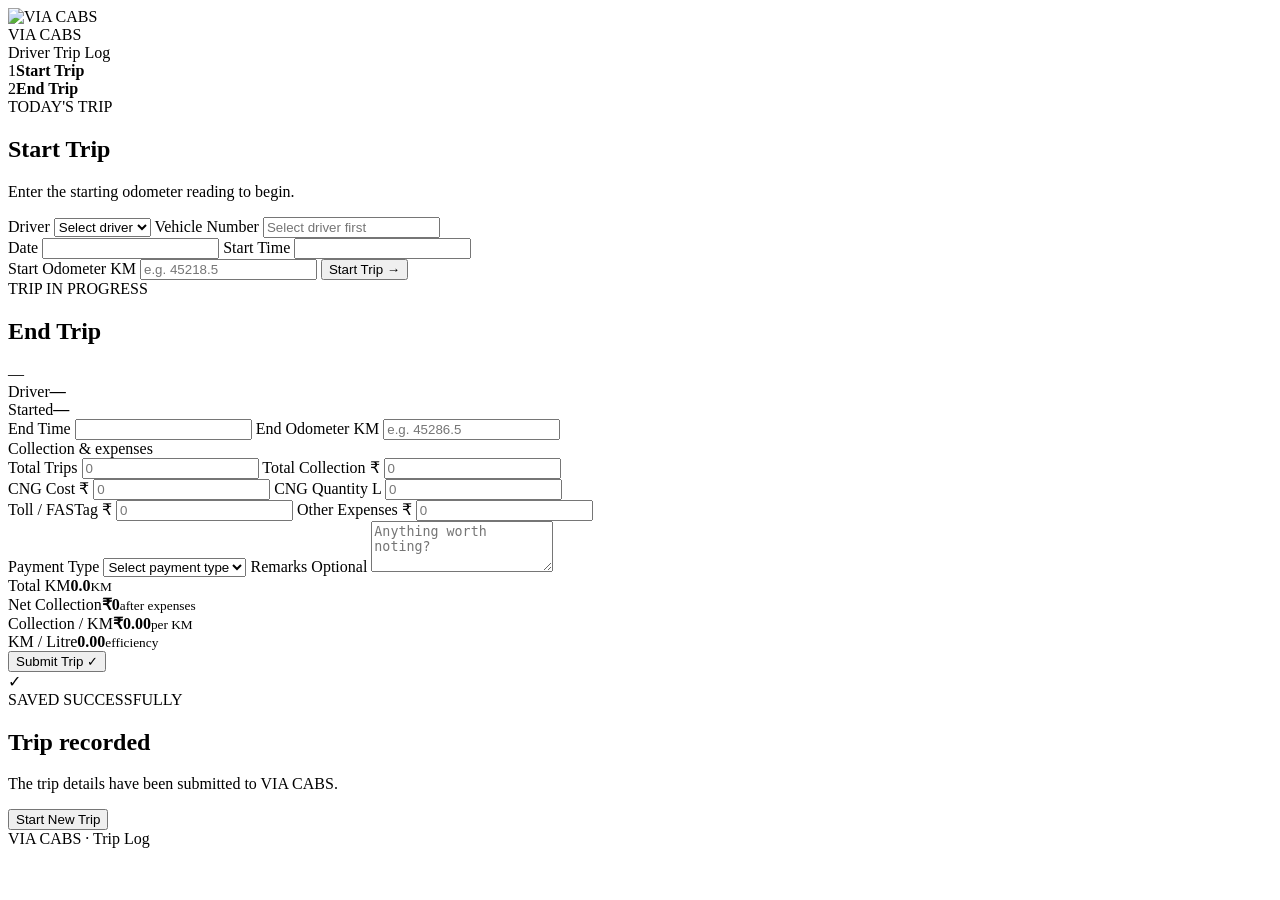
==== index.html @ 7d448530 "Create VIA CABS mobile trip log" ====
<!doctype html>
<html lang="en">
<head>
  <meta charset="utf-8">
  <meta name="viewport" content="width=device-width,initial-scale=1,viewport-fit=cover">
  <meta name="theme-color" content="#0197B2">
  <meta name="description" content="VIA CABS driver trip and collection portal">
  <title>VIA CABS — Trip Log</title>
  <link rel="icon" href="assets/favicon.svg" type="image/svg+xml">
  <link rel="preconnect" href="https://fonts.googleapis.com">
  <link rel="preconnect" href="https://fonts.gstatic.com" crossorigin>
  <link href="https://fonts.googleapis.com/css2?family=Inter:wght@400;500;600;700;800&display=swap" rel="stylesheet">
  <link rel="stylesheet" href="style.css">
</head>
<body>
  <main class="app-shell">
    <header class="topbar">
      <div class="brand">
        <img src="assets/via-logo.svg" alt="VIA CABS" class="brand-logo">
        <div>
          <div class="brand-name">VIA <span>CABS</span></div>
          <div class="brand-subtitle">Driver Trip Log</div>
        </div>
      </div>
      <div class="live-dot" title="Online"></div>
    </header>

    <section class="progress" aria-label="Trip progress">
      <div class="step active" id="stepStart"><span>1</span><strong>Start Trip</strong></div>
      <div class="progress-line"></div>
      <div class="step" id="stepEnd"><span>2</span><strong>End Trip</strong></div>
    </section>

    <section class="card" id="startCard">
      <div class="card-heading">
        <div class="eyebrow">TODAY'S TRIP</div>
        <h1>Start Trip</h1>
        <p>Enter the starting odometer reading to begin.</p>
      </div>

      <form id="startForm" novalidate>
        <label>Driver
          <select id="driver" required>
            <option value="">Select driver</option>
            <option value="Rahul">Rahul</option>
            <option value="Akshay">Akshay</option>
            <option value="Prasad">Prasad</option>
          </select>
        </label>

        <label>Vehicle Number
          <input id="vehicle" type="text" readonly placeholder="Select driver first">
        </label>

        <div class="two-col">
          <label>Date
            <input id="date" type="text" readonly>
          </label>
          <label>Start Time
            <input id="startTime" type="text" readonly>
          </label>
        </div>

        <label>Start Odometer <span class="unit">KM</span>
          <input id="startKM" type="number" inputmode="decimal" min="0" step="0.1" placeholder="e.g. 45218.5" required>
        </label>

        <button class="primary-btn" type="submit">
          Start Trip <span>→</span>
        </button>
      </form>
    </section>

    <section class="card hidden" id="endCard">
      <div class="active-trip">
        <div>
          <div class="eyebrow">TRIP IN PROGRESS</div>
          <h1>End Trip</h1>
        </div>
        <div class="vehicle-badge" id="activeVehicle">—</div>
      </div>

      <div class="trip-meta">
        <div><span>Driver</span><strong id="activeDriver">—</strong></div>
        <div><span>Started</span><strong id="activeStart">—</strong></div>
      </div>

      <form id="endForm" novalidate>
        <div class="two-col">
          <label>End Time
            <input id="endTime" type="text" readonly>
          </label>
          <label>End Odometer <span class="unit">KM</span>
            <input id="endKM" type="number" inputmode="decimal" min="0" step="0.1" placeholder="e.g. 45286.5" required>
          </label>
        </div>

        <div class="section-title">Collection & expenses</div>

        <div class="two-col">
          <label>Total Trips
            <input id="trips" type="number" inputmode="numeric" min="0" step="1" placeholder="0">
          </label>
          <label>Total Collection <span class="unit">₹</span>
            <input id="collection" type="number" inputmode="decimal" min="0" step="0.01" placeholder="0">
          </label>
        </div>

        <div class="two-col">
          <label>CNG Cost <span class="unit">₹</span>
            <input id="cngCost" type="number" inputmode="decimal" min="0" step="0.01" placeholder="0">
          </label>
          <label>CNG Quantity <span class="unit">L</span>
            <input id="cngLitres" type="number" inputmode="decimal" min="0" step="0.01" placeholder="0">
          </label>
        </div>

        <div class="two-col">
          <label>Toll / FASTag <span class="unit">₹</span>
            <input id="toll" type="number" inputmode="decimal" min="0" step="0.01" placeholder="0">
          </label>
          <label>Other Expenses <span class="unit">₹</span>
            <input id="otherExpense" type="number" inputmode="decimal" min="0" step="0.01" placeholder="0">
          </label>
        </div>

        <label>Payment Type
          <select id="paymentType">
            <option value="">Select payment type</option>
            <option>Cash</option>
            <option>UPI</option>
            <option>Ola</option>
            <option>Uber</option>
            <option>Other</option>
          </select>
        </label>

        <label>Remarks <span class="optional">Optional</span>
          <textarea id="remarks" rows="3" maxlength="300" placeholder="Anything worth noting?"></textarea>
        </label>

        <div class="summary-grid">
          <div><span>Total KM</span><strong id="totalKM">0.0</strong><small>KM</small></div>
          <div><span>Net Collection</span><strong id="netCollection">₹0</strong><small>after expenses</small></div>
          <div><span>Collection / KM</span><strong id="collectionPerKM">₹0.00</strong><small>per KM</small></div>
          <div><span>KM / Litre</span><strong id="kmPerLitre">0.00</strong><small>efficiency</small></div>
        </div>

        <button class="primary-btn" type="submit" id="submitEndBtn">
          Submit Trip <span>✓</span>
        </button>
      </form>
    </section>

    <section class="success-card hidden" id="successCard">
      <div class="success-icon">✓</div>
      <div class="eyebrow">SAVED SUCCESSFULLY</div>
      <h1>Trip recorded</h1>
      <p>The trip details have been submitted to VIA CABS.</p>
      <button class="secondary-btn" id="newTripBtn">Start New Trip</button>
    </section>

    <div class="toast" id="toast" role="alert"></div>
    <footer>VIA CABS · Trip Log</footer>
  </main>
  <script src="app.js"></script>
</body>
</html>
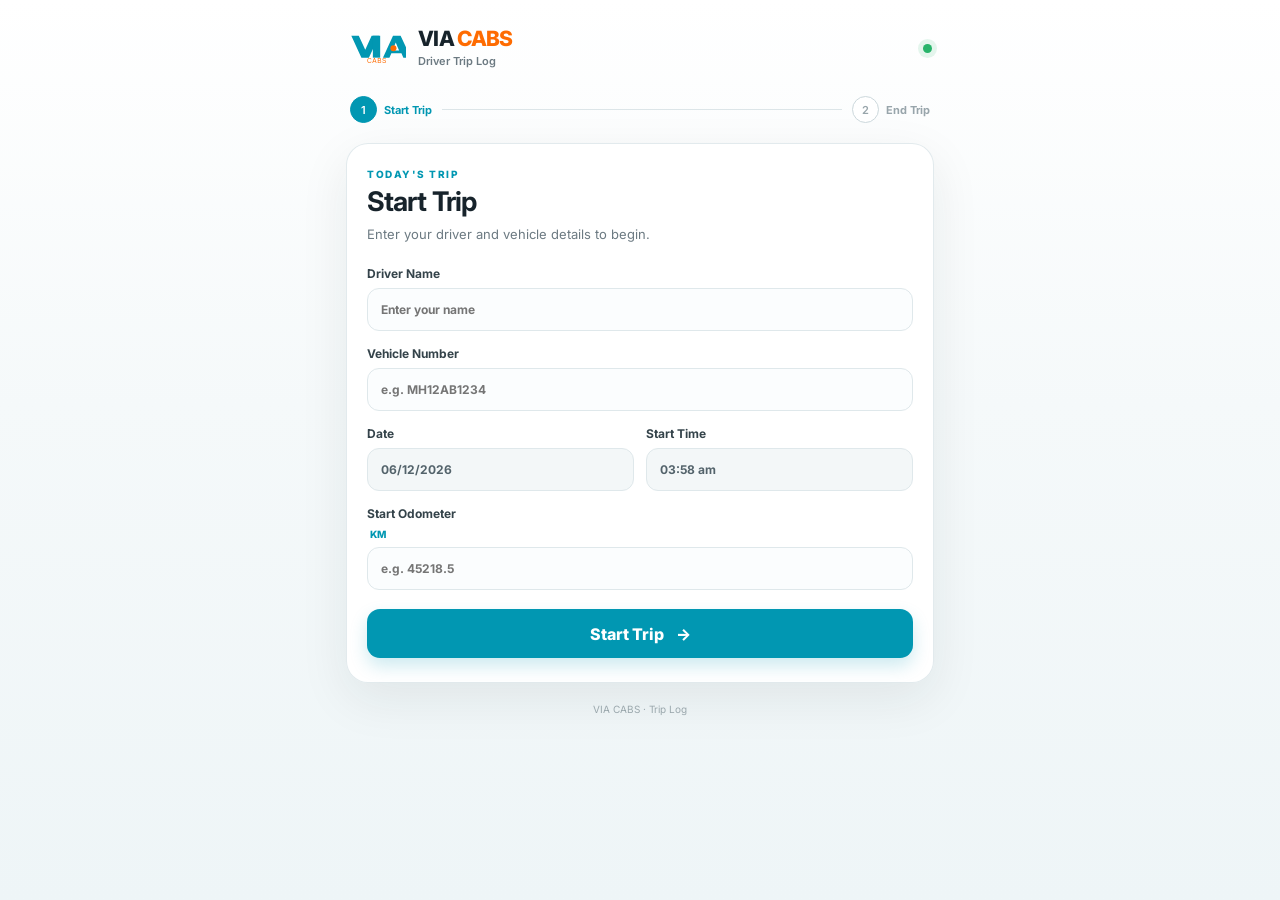
==== commit d3e9bf86: "Allow manual driver and vehicle entry; remove total trips" ====
--- a/index.html
+++ b/index.html
@@ -1,168 +1,28 @@
 <!doctype html>
 <html lang="en">
 <head>
-  <meta charset="utf-8">
-  <meta name="viewport" content="width=device-width,initial-scale=1,viewport-fit=cover">
-  <meta name="theme-color" content="#0197B2">
-  <meta name="description" content="VIA CABS driver trip and collection portal">
-  <title>VIA CABS — Trip Log</title>
-  <link rel="icon" href="assets/favicon.svg" type="image/svg+xml">
-  <link rel="preconnect" href="https://fonts.googleapis.com">
-  <link rel="preconnect" href="https://fonts.gstatic.com" crossorigin>
-  <link href="https://fonts.googleapis.com/css2?family=Inter:wght@400;500;600;700;800&display=swap" rel="stylesheet">
-  <link rel="stylesheet" href="style.css">
+<meta charset="utf-8"><meta name="viewport" content="width=device-width,initial-scale=1,viewport-fit=cover"><meta name="theme-color" content="#0197B2"><meta name="description" content="VIA CABS driver trip and collection portal"><title>VIA CABS — Trip Log</title>
+<link rel="icon" href="assets/favicon.svg" type="image/svg+xml"><link rel="preconnect" href="https://fonts.googleapis.com"><link rel="preconnect" href="https://fonts.gstatic.com" crossorigin><link href="https://fonts.googleapis.com/css2?family=Inter:wght@400;500;600;700;800&display=swap" rel="stylesheet"><link rel="stylesheet" href="style.css">
 </head>
-<body>
-  <main class="app-shell">
-    <header class="topbar">
-      <div class="brand">
-        <img src="assets/via-logo.svg" alt="VIA CABS" class="brand-logo">
-        <div>
-          <div class="brand-name">VIA <span>CABS</span></div>
-          <div class="brand-subtitle">Driver Trip Log</div>
-        </div>
-      </div>
-      <div class="live-dot" title="Online"></div>
-    </header>
-
-    <section class="progress" aria-label="Trip progress">
-      <div class="step active" id="stepStart"><span>1</span><strong>Start Trip</strong></div>
-      <div class="progress-line"></div>
-      <div class="step" id="stepEnd"><span>2</span><strong>End Trip</strong></div>
-    </section>
-
-    <section class="card" id="startCard">
-      <div class="card-heading">
-        <div class="eyebrow">TODAY'S TRIP</div>
-        <h1>Start Trip</h1>
-        <p>Enter the starting odometer reading to begin.</p>
-      </div>
-
-      <form id="startForm" novalidate>
-        <label>Driver
-          <select id="driver" required>
-            <option value="">Select driver</option>
-            <option value="Rahul">Rahul</option>
-            <option value="Akshay">Akshay</option>
-            <option value="Prasad">Prasad</option>
-          </select>
-        </label>
-
-        <label>Vehicle Number
-          <input id="vehicle" type="text" readonly placeholder="Select driver first">
-        </label>
-
-        <div class="two-col">
-          <label>Date
-            <input id="date" type="text" readonly>
-          </label>
-          <label>Start Time
-            <input id="startTime" type="text" readonly>
-          </label>
-        </div>
-
-        <label>Start Odometer <span class="unit">KM</span>
-          <input id="startKM" type="number" inputmode="decimal" min="0" step="0.1" placeholder="e.g. 45218.5" required>
-        </label>
-
-        <button class="primary-btn" type="submit">
-          Start Trip <span>→</span>
-        </button>
-      </form>
-    </section>
-
-    <section class="card hidden" id="endCard">
-      <div class="active-trip">
-        <div>
-          <div class="eyebrow">TRIP IN PROGRESS</div>
-          <h1>End Trip</h1>
-        </div>
-        <div class="vehicle-badge" id="activeVehicle">—</div>
-      </div>
-
-      <div class="trip-meta">
-        <div><span>Driver</span><strong id="activeDriver">—</strong></div>
-        <div><span>Started</span><strong id="activeStart">—</strong></div>
-      </div>
-
-      <form id="endForm" novalidate>
-        <div class="two-col">
-          <label>End Time
-            <input id="endTime" type="text" readonly>
-          </label>
-          <label>End Odometer <span class="unit">KM</span>
-            <input id="endKM" type="number" inputmode="decimal" min="0" step="0.1" placeholder="e.g. 45286.5" required>
-          </label>
-        </div>
-
-        <div class="section-title">Collection & expenses</div>
-
-        <div class="two-col">
-          <label>Total Trips
-            <input id="trips" type="number" inputmode="numeric" min="0" step="1" placeholder="0">
-          </label>
-          <label>Total Collection <span class="unit">₹</span>
-            <input id="collection" type="number" inputmode="decimal" min="0" step="0.01" placeholder="0">
-          </label>
-        </div>
-
-        <div class="two-col">
-          <label>CNG Cost <span class="unit">₹</span>
-            <input id="cngCost" type="number" inputmode="decimal" min="0" step="0.01" placeholder="0">
-          </label>
-          <label>CNG Quantity <span class="unit">L</span>
-            <input id="cngLitres" type="number" inputmode="decimal" min="0" step="0.01" placeholder="0">
-          </label>
-        </div>
-
-        <div class="two-col">
-          <label>Toll / FASTag <span class="unit">₹</span>
-            <input id="toll" type="number" inputmode="decimal" min="0" step="0.01" placeholder="0">
-          </label>
-          <label>Other Expenses <span class="unit">₹</span>
-            <input id="otherExpense" type="number" inputmode="decimal" min="0" step="0.01" placeholder="0">
-          </label>
-        </div>
-
-        <label>Payment Type
-          <select id="paymentType">
-            <option value="">Select payment type</option>
-            <option>Cash</option>
-            <option>UPI</option>
-            <option>Ola</option>
-            <option>Uber</option>
-            <option>Other</option>
-          </select>
-        </label>
-
-        <label>Remarks <span class="optional">Optional</span>
-          <textarea id="remarks" rows="3" maxlength="300" placeholder="Anything worth noting?"></textarea>
-        </label>
-
-        <div class="summary-grid">
-          <div><span>Total KM</span><strong id="totalKM">0.0</strong><small>KM</small></div>
-          <div><span>Net Collection</span><strong id="netCollection">₹0</strong><small>after expenses</small></div>
-          <div><span>Collection / KM</span><strong id="collectionPerKM">₹0.00</strong><small>per KM</small></div>
-          <div><span>KM / Litre</span><strong id="kmPerLitre">0.00</strong><small>efficiency</small></div>
-        </div>
-
-        <button class="primary-btn" type="submit" id="submitEndBtn">
-          Submit Trip <span>✓</span>
-        </button>
-      </form>
-    </section>
-
-    <section class="success-card hidden" id="successCard">
-      <div class="success-icon">✓</div>
-      <div class="eyebrow">SAVED SUCCESSFULLY</div>
-      <h1>Trip recorded</h1>
-      <p>The trip details have been submitted to VIA CABS.</p>
-      <button class="secondary-btn" id="newTripBtn">Start New Trip</button>
-    </section>
-
-    <div class="toast" id="toast" role="alert"></div>
-    <footer>VIA CABS · Trip Log</footer>
-  </main>
-  <script src="app.js"></script>
-</body>
-</html>
+<body><main class="app-shell">
+<header class="topbar"><div class="brand"><img src="assets/via-logo.svg" alt="VIA CABS" class="brand-logo"><div><div class="brand-name">VIA <span>CABS</span></div><div class="brand-subtitle">Driver Trip Log</div></div></div><div class="live-dot" title="Online"></div></header>
+<section class="progress"><div class="step active" id="stepStart"><span>1</span><strong>Start Trip</strong></div><div class="progress-line"></div><div class="step" id="stepEnd"><span>2</span><strong>End Trip</strong></div></section>
+<section class="card" id="startCard"><div class="card-heading"><div class="eyebrow">TODAY'S TRIP</div><h1>Start Trip</h1><p>Enter your driver and vehicle details to begin.</p></div>
+<form id="startForm" novalidate>
+<label>Driver Name<input id="driver" type="text" autocomplete="name" maxlength="80" placeholder="Enter your name" required></label>
+<label>Vehicle Number<input id="vehicle" type="text" autocomplete="off" maxlength="20" placeholder="e.g. MH12AB1234" required></label>
+<div class="two-col"><label>Date<input id="date" type="text" readonly></label><label>Start Time<input id="startTime" type="text" readonly></label></div>
+<label>Start Odometer <span class="unit">KM</span><input id="startKM" type="number" inputmode="decimal" min="0" step="0.1" placeholder="e.g. 45218.5" required></label>
+<button class="primary-btn" type="submit">Start Trip <span>→</span></button></form></section>
+<section class="card hidden" id="endCard"><div class="active-trip"><div><div class="eyebrow">TRIP IN PROGRESS</div><h1>End Trip</h1></div><div class="vehicle-badge" id="activeVehicle">—</div></div>
+<div class="trip-meta"><div><span>Driver</span><strong id="activeDriver">—</strong></div><div><span>Started</span><strong id="activeStart">—</strong></div></div>
+<form id="endForm" novalidate><div class="two-col"><label>End Time<input id="endTime" type="text" readonly></label><label>End Odometer <span class="unit">KM</span><input id="endKM" type="number" inputmode="decimal" min="0" step="0.1" placeholder="e.g. 45286.5" required></label></div>
+<div class="section-title">Collection & expenses</div><label>Total Collection <span class="unit">₹</span><input id="collection" type="number" inputmode="decimal" min="0" step="0.01" placeholder="0"></label>
+<div class="two-col"><label>CNG Cost <span class="unit">₹</span><input id="cngCost" type="number" inputmode="decimal" min="0" step="0.01" placeholder="0"></label><label>CNG Quantity <span class="unit">L</span><input id="cngLitres" type="number" inputmode="decimal" min="0" step="0.01" placeholder="0"></label></div>
+<div class="two-col"><label>Toll / FASTag <span class="unit">₹</span><input id="toll" type="number" inputmode="decimal" min="0" step="0.01" placeholder="0"></label><label>Other Expenses <span class="unit">₹</span><input id="otherExpense" type="number" inputmode="decimal" min="0" step="0.01" placeholder="0"></label></div>
+<label>Payment Type<select id="paymentType"><option value="">Select payment type</option><option>Cash</option><option>UPI</option><option>Ola</option><option>Uber</option><option>Other</option></select></label>
+<label>Remarks <span class="optional">Optional</span><textarea id="remarks" rows="3" maxlength="300" placeholder="Anything worth noting?"></textarea></label>
+<div class="summary-grid"><div><span>Total KM</span><strong id="totalKM">0.0</strong><small>KM</small></div><div><span>Net Collection</span><strong id="netCollection">₹0</strong><small>after expenses</small></div><div><span>Collection / KM</span><strong id="collectionPerKM">₹0.00</strong><small>per KM</small></div><div><span>KM / Litre</span><strong id="kmPerLitre">0.00</strong><small>efficiency</small></div></div>
+<button class="primary-btn" type="submit" id="submitEndBtn">Submit Trip <span>✓</span></button></form></section>
+<section class="success-card hidden" id="successCard"><div class="success-icon">✓</div><div class="eyebrow">SAVED SUCCESSFULLY</div><h1>Trip recorded</h1><p>The trip details have been submitted to VIA CABS.</p><button class="secondary-btn" id="newTripBtn">Start New Trip</button></section>
+<div class="toast" id="toast" role="alert"></div><footer>VIA CABS · Trip Log</footer></main><script src="app.js"></script></body></html>
--- a/style.css
+++ b/style.css
@@ -0,0 +1 @@
+:root{--teal:#0197B2;--teal-dark:#087f95;--orange:#FE6B01;--ink:#17232b;--muted:#6c7a82;--line:#dfe8eb;--bg:#f5f9fa;--white:#fff;--shadow:0 16px 50px rgba(23,35,43,.08)}*{box-sizing:border-box}html{background:var(--bg)}body{margin:0;font-family:Inter,system-ui,-apple-system,BlinkMacSystemFont,"Segoe UI",sans-serif;color:var(--ink);background:linear-gradient(180deg,#fff 0,#f5f9fa 45%,#eef5f7 100%);min-height:100vh}button,input,select,textarea{font:inherit}.app-shell{width:min(100%,620px);margin:auto;padding:22px 16px 30px}.topbar{display:flex;align-items:center;justify-content:space-between;padding:2px 2px 20px}.brand{display:flex;align-items:center;gap:12px}.brand-logo{width:58px;height:48px;object-fit:contain}.brand-name{font-size:21px;line-height:1;font-weight:800;letter-spacing:-.7px}.brand-name span{color:var(--orange)}.brand-subtitle{font-size:11px;color:var(--muted);font-weight:600;margin-top:5px}.live-dot{width:9px;height:9px;border-radius:50%;background:#28b46a;box-shadow:0 0 0 5px rgba(40,180,106,.12)}.progress{display:flex;align-items:center;margin:4px 4px 20px}.step{display:flex;align-items:center;gap:7px;color:#98a5ab;font-size:11px;font-weight:600;white-space:nowrap}.step span{width:27px;height:27px;border:1.5px solid #ccd8dc;border-radius:50%;display:grid;place-items:center;background:#fff}.step.active{color:var(--teal)}.step.active span{background:var(--teal);border-color:var(--teal);color:#fff}.progress-line{height:1px;background:#dce5e8;flex:1;margin:0 10px}.card,.success-card{background:rgba(255,255,255,.96);border:1px solid rgba(223,232,235,.9);border-radius:22px;box-shadow:var(--shadow);padding:24px 20px}.card-heading{margin-bottom:22px}.eyebrow{font-size:10px;letter-spacing:1.5px;color:var(--teal);font-weight:800;margin-bottom:7px}.card h1,.active-trip h1,.success-card h1{font-size:27px;line-height:1.1;letter-spacing:-.9px;margin:0}.card-heading p,.success-card p{color:var(--muted);font-size:13px;line-height:1.5;margin:8px 0 0}form{display:grid;gap:15px}label{display:grid;gap:7px;font-size:12px;font-weight:700;color:#34434a}input,select,textarea{width:100%;border:1px solid var(--line);background:#fbfdfe;color:var(--ink);border-radius:12px;padding:13px 13px;outline:none;transition:.18s;border:1px solid var(--line)}input:focus,select:focus,textarea:focus{border-color:var(--teal);box-shadow:0 0 0 3px rgba(1,151,178,.1);background:#fff}input[readonly]{background:#f3f7f8;color:#53636b}.unit{font-size:10px;color:var(--teal);font-weight:800;margin-left:3px}.optional{font-weight:500;color:#9aa5aa;margin-left:4px}.two-col{display:grid;grid-template-columns:1fr 1fr;gap:12px}.primary-btn,.secondary-btn{border:0;border-radius:13px;min-height:49px;cursor:pointer;font-weight:800}.primary-btn{background:var(--teal);color:#fff;margin-top:4px;box-shadow:0 8px 18px rgba(1,151,178,.2);display:flex;align-items:center;justify-content:center;gap:12px}.primary-btn:hover{background:var(--teal-dark)}.primary-btn:disabled{opacity:.6;cursor:wait}.secondary-btn{background:#edf6f8;color:var(--teal);padding:0 20px}.active-trip{display:flex;align-items:flex-start;justify-content:space-between;gap:10px;margin-bottom:18px}.vehicle-badge{background:#fff2e9;color:var(--orange);font-weight:800;font-size:11px;border-radius:999px;padding:8px 10px}.trip-meta{display:grid;grid-template-columns:1fr 1fr;background:#f5fafb;border:1px solid #e4eef0;border-radius:14px;padding:12px;margin-bottom:20px}.trip-meta div{display:grid;gap:3px}.trip-meta span{font-size:10px;color:var(--muted)}.trip-meta strong{font-size:12px}.section-title{font-size:12px;font-weight:800;color:#33434a;margin:7px 0 -3px;padding-top:2px}.summary-grid{display:grid;grid-template-columns:1fr 1fr;gap:9px;margin-top:2px}.summary-grid>div{border:1px solid #e1ecef;background:#f7fbfc;border-radius:14px;padding:12px;display:grid;grid-template-columns:1fr auto;gap:3px 6px}.summary-grid span{font-size:10px;color:var(--muted);grid-column:1/-1}.summary-grid strong{font-size:17px;letter-spacing:-.3px}.summary-grid small{font-size:9px;color:#8b989e;align-self:end}.success-card{text-align:center;padding:40px 22px}.success-icon{width:62px;height:62px;margin:0 auto 18px;border-radius:50%;background:#e8f8f1;color:#25a56b;display:grid;place-items:center;font-size:30px;font-weight:800}.success-card .eyebrow{color:#25a56b}.success-card p{max-width:330px;margin:10px auto 24px}.toast{position:fixed;left:50%;bottom:22px;transform:translate(-50%,20px);background:#1d2b31;color:#fff;padding:12px 15px;border-radius:11px;font-size:12px;box-shadow:0 10px 30px rgba(0,0,0,.18);opacity:0;pointer-events:none;transition:.2s;z-index:20;width:max-content;max-width:calc(100% - 32px)}.toast.show{opacity:1;transform:translate(-50%,0)}.toast.error{background:#b63d2f}footer{text-align:center;color:#9aa7ac;font-size:10px;margin:20px 0 0}.hidden{display:none!important}@media(max-width:430px){.app-shell{padding:16px 12px 25px}.card,.success-card{padding:21px 16px;border-radius:19px}.card h1,.active-trip h1,.success-card h1{font-size:24px}.two-col{gap:9px}.brand-logo{width:53px;height:44px}}@media(prefers-reduced-motion:no-preference){.card,.success-card{animation:rise .3s ease-out}@keyframes rise{from{opacity:0;transform:translateY(5px)}to{opacity:1;transform:none}}}
